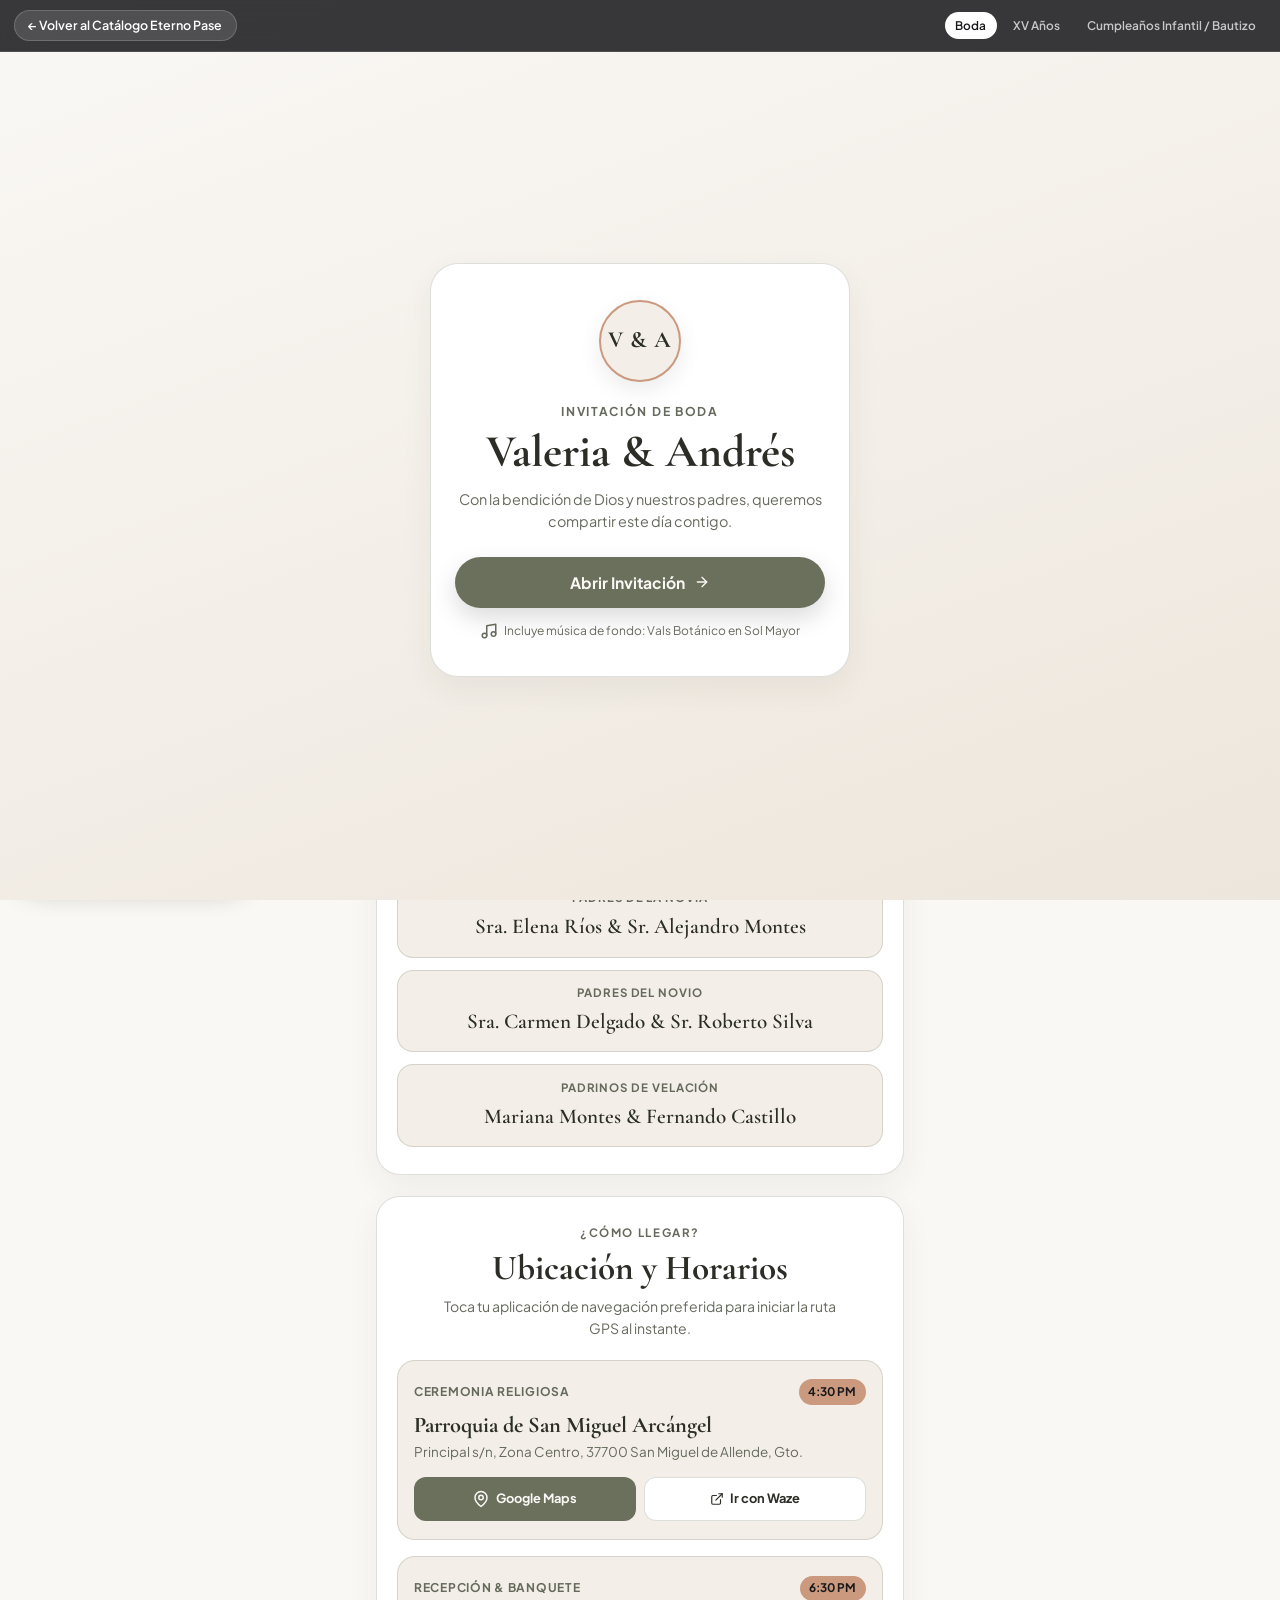
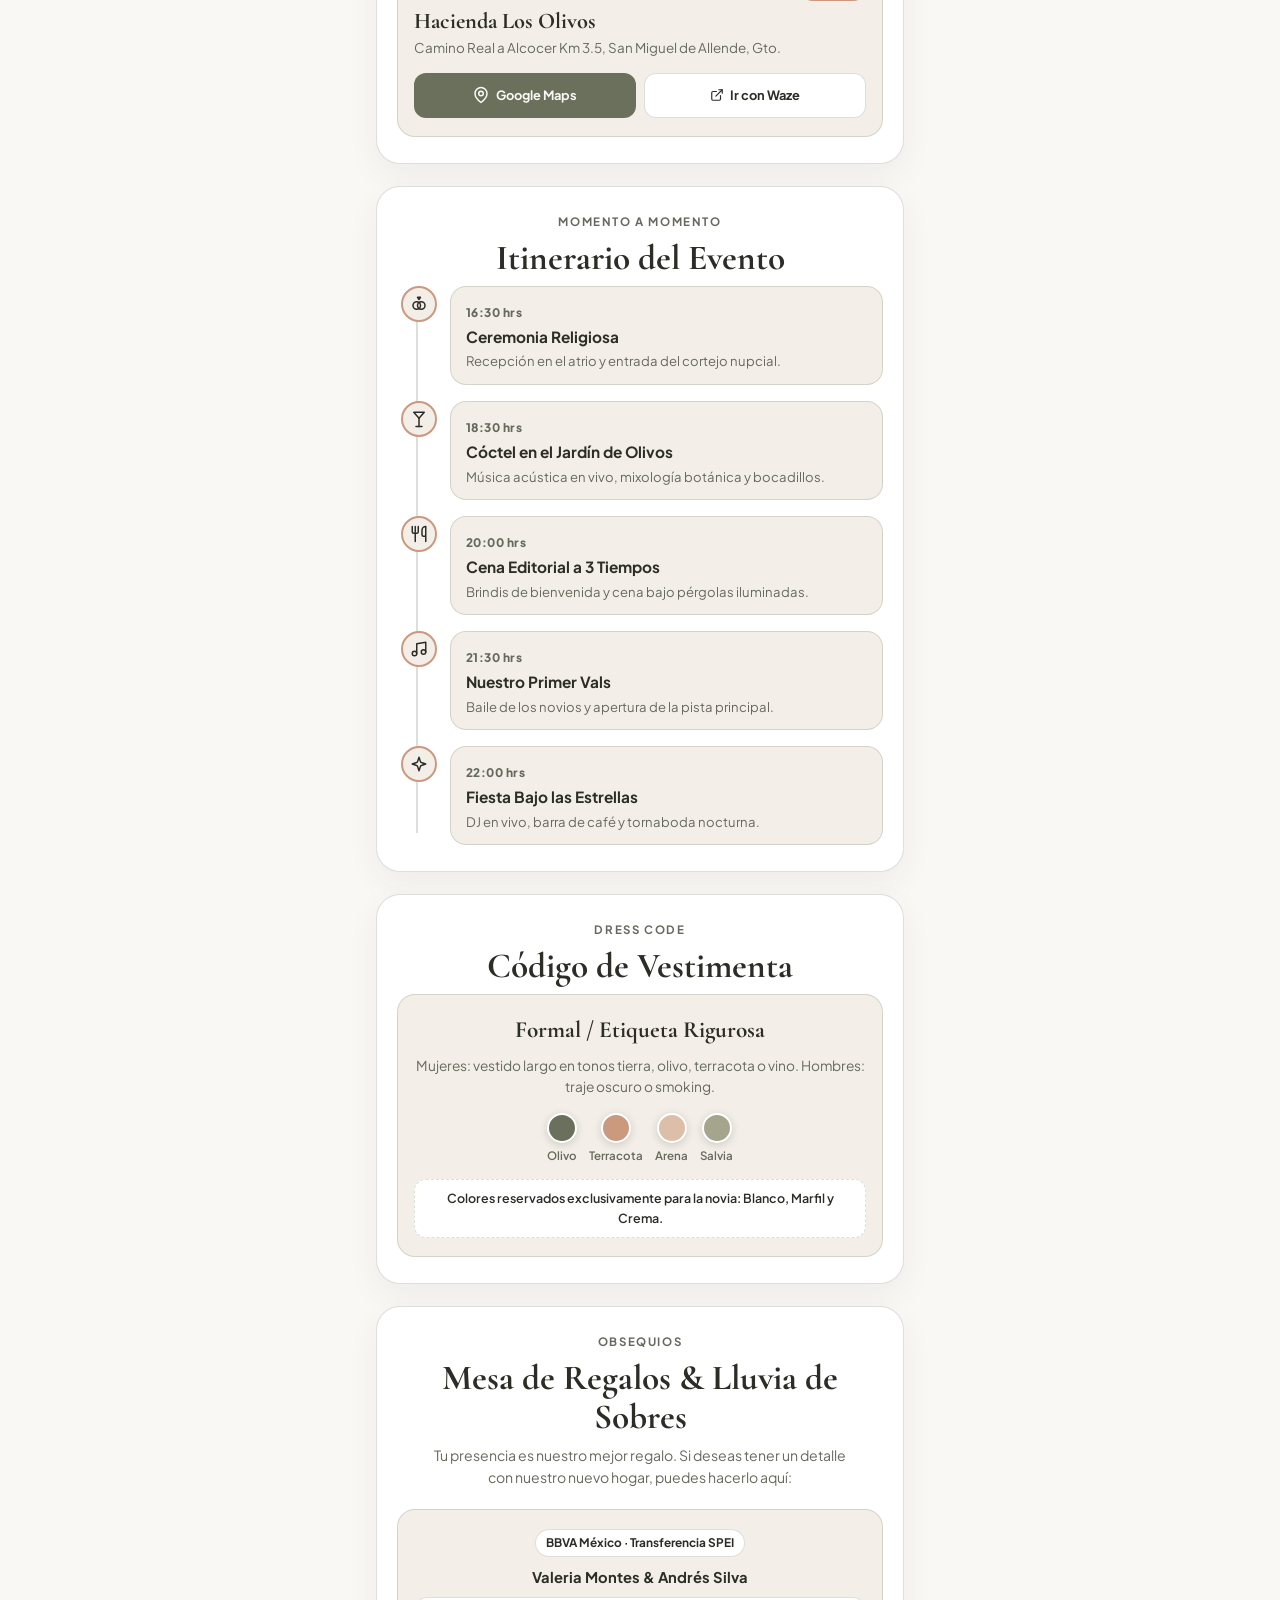
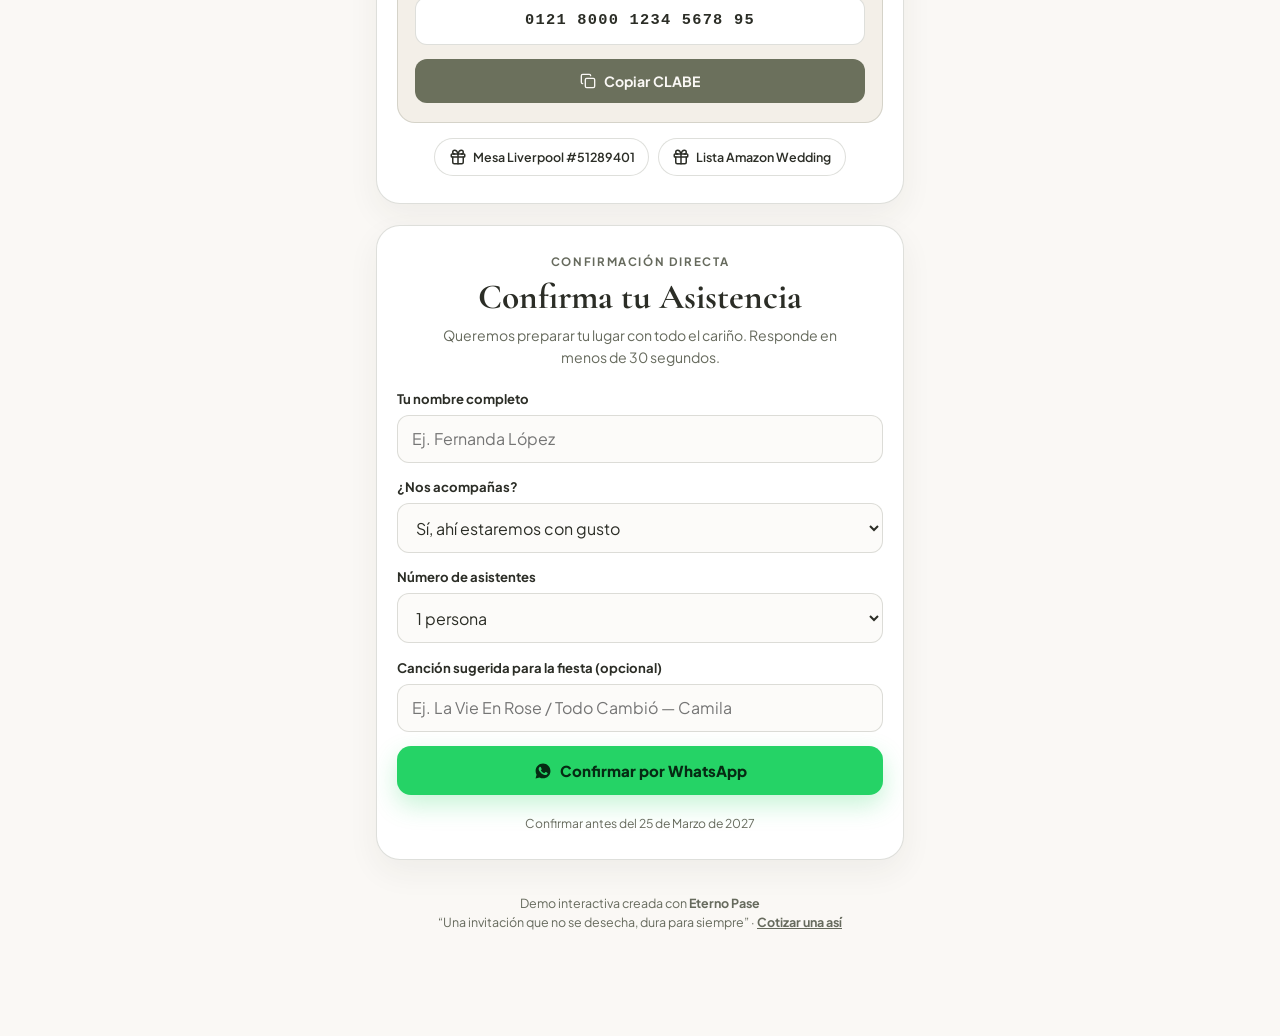
==== boda.html @ 6868d81e "feat: plataforma web oficial de demostración Eterno Pase" ====
<!DOCTYPE html>
<html lang="es">
<head>
  <meta charset="UTF-8" />
  <meta name="viewport" content="width=device-width, initial-scale=1.0, viewport-fit=cover" />
  <title>Valeria &amp; Andrés | Nuestra Boda — Eterno Pase</title>
  <meta name="description" content="Acompáñanos a celebrar el inicio de nuestro para siempre el 24 de abril de 2027 en San Miguel de Allende." />
  <meta name="theme-color" content="#FAF8F5" />

  <!-- Open Graph / Vista previa profesional para WhatsApp -->
  <meta property="og:type" content="website" />
  <meta property="og:locale" content="es_MX" />
  <meta property="og:site_name" content="Eterno Pase" />
  <meta property="og:title" content="Valeria &amp; Andrés | Nuestra Boda — Eterno Pase" />
  <meta property="og:description" content="Acompáñanos a celebrar el inicio de nuestro para siempre el 24 de abril de 2027 en San Miguel de Allende. Confirma tu asistencia aquí." />
  <meta property="og:image" content="assets/og-boda.svg" />
  <meta name="twitter:card" content="summary_large_image" />

  <link rel="preconnect" href="https://fonts.googleapis.com" />
  <link rel="preconnect" href="https://fonts.gstatic.com" crossorigin />
  <link
    href="https://fonts.googleapis.com/css2?family=Cormorant+Garamond:ital,wght@0,600;0,700;1,500&family=Fredoka:wght@500;600;700&family=Montserrat:wght@400;500;600;700&family=Playfair+Display:ital,wght@0,600;0,700;1,500&family=Plus+Jakarta+Sans:wght@400;500;600;700;800&family=Quicksand:wght@500;600;700&display=swap"
    rel="stylesheet"
  />

  <link rel="stylesheet" href="css/main.css" />
  <link rel="stylesheet" href="css/invitations.css" />
</head>
<body data-initial-demo="boda">
  <div id="ep-demo-view"></div>

  <audio id="ep-audio-player" preload="auto" loop></audio>
  <div class="ep-toast" id="ep-toast" role="status" aria-live="polite"></div>

  <script src="js/demosConfig.js?v=2"></script>
  <script src="js/audioSynth.js?v=2"></script>
  <script src="js/app.js?v=2"></script>
</body>
</html>
---- css/main.css ----
/* ==========================================================================
   ETERNO PASE — ESTILOS PRINCIPALES DEL HUB / CATÁLOGO & UTILIDADES GLOBALES
   100% Mobile-First | Optimizado para WebView de WhatsApp
   ========================================================================== */

:root {
  --ep-bg: #faf8f4;
  --ep-surface: #ffffff;
  --ep-surface-alt: #f3efe7;
  --ep-ink: #1c1b18;
  --ep-ink-soft: #57544c;
  --ep-accent: #8c6d46;
  --ep-accent-deep: #5e472b;
  --ep-border: rgba(28, 27, 24, 0.1);
  --ep-wa: #25d366;
  --ep-wa-dark: #169c49;
  --ep-radius-lg: 22px;
  --ep-radius-md: 14px;
  --ep-radius-pill: 999px;
  --ep-shadow-sm: 0 4px 14px rgba(28, 27, 24, 0.05);
  --ep-shadow-md: 0 14px 36px rgba(28, 27, 24, 0.09);
  --ep-font-display: 'Cormorant Garamond', Georgia, serif;
  --ep-font-body: 'Plus Jakarta Sans', -apple-system, BlinkMacSystemFont, 'Segoe UI', sans-serif;
}

*,
*::before,
*::after {
  box-sizing: border-box;
  -webkit-tap-highlight-color: transparent;
}

html {
  scroll-behavior: smooth;
  font-size: 16px;
}

body {
  margin: 0;
  min-height: 100dvh;
  background-color: var(--ep-bg);
  color: var(--ep-ink);
  font-family: var(--ep-font-body);
  line-height: 1.55;
  -webkit-font-smoothing: antialiased;
  overflow-x: hidden;
}

img,
svg {
  display: block;
  max-width: 100%;
}

button,
input,
select,
textarea {
  font-family: inherit;
}

a {
  color: inherit;
  text-decoration: none;
}

.is-hidden {
  display: none !important;
}

.sr-only {
  position: absolute;
  width: 1px;
  height: 1px;
  padding: 0;
  margin: -1px;
  overflow: hidden;
  clip: rect(0, 0, 0, 0);
  white-space: nowrap;
  border: 0;
}

/* ==========================================================================
   HEADER MINIMALISTA DE MARCA
   ========================================================================== */

.ep-header {
  position: sticky;
  top: 0;
  z-index: 40;
  background: rgba(250, 248, 244, 0.88);
  backdrop-filter: blur(14px);
  -webkit-backdrop-filter: blur(14px);
  border-bottom: 1px solid var(--ep-border);
}

.ep-header__inner {
  max-width: 1120px;
  margin: 0 auto;
  padding: 0.75rem 1rem;
  display: flex;
  align-items: center;
  justify-content: space-between;
  gap: 0.75rem;
}

.ep-brand {
  display: flex;
  align-items: center;
  gap: 0.65rem;
  min-width: 0;
}

.ep-brand__mark {
  width: 38px;
  height: 38px;
  flex-shrink: 0;
  border-radius: 12px;
  background: linear-gradient(135deg, #2b2720 0%, #6f5534 100%);
  color: #faf8f4;
  display: grid;
  place-items: center;
  box-shadow: 0 6px 16px rgba(94, 71, 43, 0.22);
}

.ep-brand__copy {
  display: flex;
  flex-direction: column;
  min-width: 0;
}

.ep-brand__logo {
  font-family: var(--ep-font-display);
  font-size: 1.45rem;
  font-weight: 700;
  line-height: 1;
  letter-spacing: -0.01em;
  color: var(--ep-ink);
}

.ep-brand__slogan {
  font-size: 0.7rem;
  color: var(--ep-ink-soft);
  white-space: nowrap;
  overflow: hidden;
  text-overflow: ellipsis;
  margin-top: 2px;
}

.ep-header__cta {
  flex-shrink: 0;
  display: inline-flex;
  align-items: center;
  gap: 0.4rem;
  padding: 0.55rem 0.9rem;
  border-radius: var(--ep-radius-pill);
  background: var(--ep-ink);
  color: #ffffff;
  font-size: 0.8rem;
  font-weight: 600;
  transition: transform 0.2s ease, background-color 0.2s ease;
}

.ep-header__cta:hover {
  background: var(--ep-accent-deep);
  transform: translateY(-1px);
}

/* ==========================================================================
   CONTENEDOR PRINCIPAL DEL HUB
   ========================================================================== */

.ep-container {
  width: 100%;
  max-width: 1120px;
  margin: 0 auto;
  padding: 0 1rem;
}

/* ==========================================================================
   HERO COMPACTO MOBILE-FIRST
   ========================================================================== */

.ep-hero {
  position: relative;
  padding: 2.25rem 0 1.75rem;
  text-align: center;
}

.ep-hero::before {
  content: '';
  position: absolute;
  inset: 0;
  background:
    radial-gradient(circle at 20% 10%, rgba(203, 153, 126, 0.16), transparent 52%),
    radial-gradient(circle at 85% 25%, rgba(162, 210, 255, 0.18), transparent 48%);
  pointer-events: none;
  z-index: -1;
}

.ep-pill-eyebrow {
  display: inline-flex;
  align-items: center;
  gap: 0.45rem;
  padding: 0.38rem 0.85rem;
  border-radius: var(--ep-radius-pill);
  background: rgba(140, 109, 70, 0.11);
  color: var(--ep-accent-deep);
  font-size: 0.76rem;
  font-weight: 700;
  letter-spacing: 0.04em;
  text-transform: uppercase;
}

.ep-hero__title {
  font-family: var(--ep-font-display);
  font-size: clamp(2.15rem, 6.5vw, 3.6rem);
  font-weight: 700;
  line-height: 1.06;
  margin: 0.9rem auto 0.75rem;
  max-width: 18ch;
  letter-spacing: -0.015em;
}

.ep-hero__title em {
  font-style: italic;
  color: var(--ep-accent);
  font-weight: 600;
}

.ep-hero__subtitle {
  margin: 0 auto 1.35rem;
  max-width: 58ch;
  font-size: 0.96rem;
  color: var(--ep-ink-soft);
}

.ep-hero__actions {
  display: flex;
  flex-wrap: wrap;
  justify-content: center;
  gap: 0.75rem;
  margin-bottom: 1.5rem;
}

.ep-btn {
  display: inline-flex;
  align-items: center;
  justify-content: center;
  gap: 0.5rem;
  border: 0;
  border-radius: var(--ep-radius-pill);
  padding: 0.85rem 1.35rem;
  font-size: 0.92rem;
  font-weight: 600;
  cursor: pointer;
  transition: transform 0.2s ease, box-shadow 0.2s ease, background-color 0.2s ease;
}

.ep-btn:active {
  transform: scale(0.98);
}

.ep-btn--primary {
  background: var(--ep-ink);
  color: #ffffff;
  box-shadow: 0 10px 24px rgba(28, 27, 24, 0.16);
}

.ep-btn--primary:hover {
  background: #2f2c26;
  transform: translateY(-1px);
}

.ep-btn--whatsapp {
  background: var(--ep-wa);
  color: #062a13;
  box-shadow: 0 10px 24px rgba(37, 211, 102, 0.25);
}

.ep-btn--whatsapp:hover {
  background: #20bd5b;
  transform: translateY(-1px);
}

.ep-btn--ghost {
  background: var(--ep-surface);
  color: var(--ep-ink);
  border: 1px solid var(--ep-border);
}

.ep-trust-strip {
  display: flex;
  flex-wrap: wrap;
  justify-content: center;
  gap: 0.65rem 1.25rem;
  font-size: 0.8rem;
  color: var(--ep-ink-soft);
}

.ep-trust-item {
  display: inline-flex;
  align-items: center;
  gap: 0.38rem;
}

.ep-trust-item svg {
  color: var(--ep-accent);
  flex-shrink: 0;
}

/* ==========================================================================
   SECCIÓN CATÁLOGO DE DEMOS INTERACTIVAS
   ========================================================================== */

.ep-section {
  padding: 2rem 0;
}

.ep-section-head {
  text-align: center;
  margin-bottom: 1.5rem;
}

.ep-section-head__kicker {
  display: inline-block;
  font-size: 0.74rem;
  font-weight: 700;
  letter-spacing: 0.1em;
  text-transform: uppercase;
  color: var(--ep-accent);
  margin-bottom: 0.35rem;
}

.ep-section-head__title {
  font-family: var(--ep-font-display);
  font-size: clamp(1.75rem, 4.5vw, 2.5rem);
  line-height: 1.12;
  margin: 0 0 0.45rem;
}

.ep-section-head__desc {
  margin: 0 auto;
  max-width: 52ch;
  font-size: 0.92rem;
  color: var(--ep-ink-soft);
}

.ep-demos-grid {
  display: grid;
  grid-template-columns: 1fr;
  gap: 1.25rem;
}

.ep-demo-card {
  background: var(--ep-surface);
  border: 1px solid var(--ep-border);
  border-radius: var(--ep-radius-lg);
  overflow: hidden;
  box-shadow: var(--ep-shadow-sm);
  display: flex;
  flex-direction: column;
  transition: transform 0.25s ease, box-shadow 0.25s ease;
}

.ep-demo-card:hover {
  transform: translateY(-4px);
  box-shadow: var(--ep-shadow-md);
}

/* Vista previa temática dentro de cada tarjeta */
.ep-demo-preview {
  position: relative;
  padding: 1.5rem 1.25rem 1.35rem;
  min-height: 200px;
  display: flex;
  flex-direction: column;
  justify-content: space-between;
  overflow: hidden;
}

.ep-demo-preview::after {
  content: '';
  position: absolute;
  width: 150px;
  height: 150px;
  border-radius: 50%;
  right: -35px;
  top: -35px;
  opacity: 0.18;
  pointer-events: none;
}

.ep-demo-preview--boda {
  background: linear-gradient(145deg, #faf8f5 0%, #efe9df 100%);
  color: #2b2d26;
  border-bottom: 1px solid rgba(107, 112, 92, 0.18);
}

.ep-demo-preview--boda::after {
  background: #cb997e;
}

.ep-demo-preview--xv {
  background: linear-gradient(145deg, #2d1b4e 0%, #120924 100%);
  color: #f9f5ff;
  border-bottom: 1px solid rgba(212, 175, 55, 0.28);
}

.ep-demo-preview--xv::after {
  background: #d4af37;
}

.ep-demo-preview--cumpleanos {
  background: linear-gradient(145deg, #fffdf9 0%, #e7f3ff 100%);
  color: #1d3557;
  border-bottom: 1px solid rgba(162, 210, 255, 0.45);
}

.ep-demo-preview--cumpleanos::after {
  background: #ffd166;
  opacity: 0.45;
}

.ep-demo-preview__top {
  display: flex;
  align-items: center;
  justify-content: space-between;
  gap: 0.5rem;
  position: relative;
  z-index: 1;
}

.ep-demo-badge {
  display: inline-flex;
  align-items: center;
  padding: 0.28rem 0.7rem;
  border-radius: var(--ep-radius-pill);
  font-size: 0.72rem;
  font-weight: 700;
  letter-spacing: 0.03em;
}

.ep-demo-preview--boda .ep-demo-badge {
  background: #6b705c;
  color: #faf8f5;
}

.ep-demo-preview--xv .ep-demo-badge {
  background: rgba(212, 175, 55, 0.2);
  color: #f5d87e;
  border: 1px solid rgba(212, 175, 55, 0.45);
}

.ep-demo-preview--cumpleanos .ep-demo-badge {
  background: #ffd166;
  color: #1d3557;
}

.ep-demo-swatches {
  display: flex;
  align-items: center;
  gap: 5px;
}

.ep-swatch {
  width: 14px;
  height: 14px;
  border-radius: 50%;
  border: 1.5px solid rgba(255, 255, 255, 0.85);
  box-shadow: 0 1px 3px rgba(0, 0, 0, 0.16);
}

.ep-demo-preview__main {
  margin-top: 1.25rem;
  position: relative;
  z-index: 1;
}

.ep-demo-preview__style {
  font-size: 0.75rem;
  font-weight: 600;
  letter-spacing: 0.06em;
  text-transform: uppercase;
  opacity: 0.78;
}

.ep-demo-preview__title {
  margin: 0.25rem 0 0.3rem;
  font-size: 1.85rem;
  line-height: 1.08;
}

.ep-demo-preview--boda .ep-demo-preview__title {
  font-family: 'Cormorant Garamond', Georgia, serif;
  font-weight: 700;
}

.ep-demo-preview--xv .ep-demo-preview__title {
  font-family: 'Playfair Display', Georgia, serif;
  font-weight: 700;
  color: #f6e2a1;
}

.ep-demo-preview--cumpleanos .ep-demo-preview__title {
  font-family: 'Fredoka', 'Quicksand', sans-serif;
  font-weight: 600;
}

.ep-demo-preview__meta {
  font-size: 0.82rem;
  opacity: 0.86;
}

.ep-demo-card__body {
  padding: 1.2rem 1.25rem 1.35rem;
  display: flex;
  flex-direction: column;
  flex: 1;
  gap: 0.9rem;
}

.ep-demo-card__desc {
  margin: 0;
  font-size: 0.88rem;
  color: var(--ep-ink-soft);
}

.ep-demo-card__chips {
  display: flex;
  flex-wrap: wrap;
  gap: 0.4rem;
}

.ep-chip {
  font-size: 0.73rem;
  font-weight: 600;
  padding: 0.25rem 0.6rem;
  border-radius: 8px;
  background: var(--ep-surface-alt);
  color: var(--ep-ink-soft);
}

.ep-demo-card__actions {
  margin-top: auto;
  display: grid;
  grid-template-columns: 1fr auto;
  gap: 0.55rem;
  align-items: center;
}

.ep-demo-launch-btn {
  width: 100%;
  padding: 0.8rem 1rem;
  border-radius: var(--ep-radius-md);
  border: 0;
  background: var(--ep-ink);
  color: #ffffff;
  font-size: 0.88rem;
  font-weight: 600;
  cursor: pointer;
  display: inline-flex;
  align-items: center;
  justify-content: center;
  gap: 0.45rem;
  transition: background-color 0.2s ease, transform 0.2s ease;
}

.ep-demo-launch-btn:hover {
  background: var(--ep-accent-deep);
  transform: translateY(-1px);
}

.ep-demo-direct-link {
  display: inline-flex;
  align-items: center;
  justify-content: center;
  padding: 0.8rem 0.85rem;
  border-radius: var(--ep-radius-md);
  border: 1px solid var(--ep-border);
  background: var(--ep-surface);
  color: var(--ep-ink);
  font-size: 0.8rem;
  font-weight: 600;
  transition: background-color 0.2s ease;
}

.ep-demo-direct-link:hover {
  background: var(--ep-surface-alt);
}

/* ==========================================================================
   SECCIÓN DE BENEFICIOS CLAVE
   ========================================================================== */

.ep-benefits-section {
  background: var(--ep-surface);
  border-top: 1px solid var(--ep-border);
  border-bottom: 1px solid var(--ep-border);
}

.ep-benefits-grid {
  display: grid;
  grid-template-columns: 1fr;
  gap: 0.9rem;
}

.ep-benefit-card {
  display: flex;
  align-items: flex-start;
  gap: 0.9rem;
  padding: 1rem 1.05rem;
  border-radius: var(--ep-radius-md);
  background: var(--ep-bg);
  border: 1px solid rgba(28, 27, 24, 0.06);
}

.ep-benefit-card__icon {
  width: 42px;
  height: 42px;
  flex-shrink: 0;
  border-radius: 12px;
  background: #ffffff;
  color: var(--ep-accent-deep);
  border: 1px solid var(--ep-border);
  display: grid;
  place-items: center;
}

.ep-benefit-card__title {
  margin: 0 0 0.2rem;
  font-size: 0.96rem;
  font-weight: 700;
}

.ep-benefit-card__text {
  margin: 0;
  font-size: 0.84rem;
  color: var(--ep-ink-soft);
}

/* ==========================================================================
   BANNER FINAL DE CONVERSIÓN Y FOOTER
   ========================================================================== */

.ep-cta-banner {
  background: linear-gradient(135deg, #24211b 0%, #3d3324 100%);
  color: #faf8f4;
  border-radius: var(--ep-radius-lg);
  padding: 1.75rem 1.35rem;
  text-align: center;
  box-shadow: var(--ep-shadow-md);
}

.ep-cta-banner__title {
  font-family: var(--ep-font-display);
  font-size: clamp(1.65rem, 5vw, 2.25rem);
  line-height: 1.12;
  margin: 0 0 0.5rem;
}

.ep-cta-banner__text {
  margin: 0 auto 1.25rem;
  max-width: 50ch;
  font-size: 0.9rem;
  color: rgba(250, 248, 244, 0.82);
}

.ep-usecases-pills {
  display: flex;
  flex-wrap: wrap;
  justify-content: center;
  gap: 0.5rem;
  margin-bottom: 1.35rem;
}

.ep-usecase-pill {
  padding: 0.38rem 0.78rem;
  border-radius: var(--ep-radius-pill);
  background: rgba(255, 255, 255, 0.1);
  border: 1px solid rgba(255, 255, 255, 0.16);
  font-size: 0.78rem;
}

.ep-footer {
  padding: 1.75rem 1rem 5.5rem;
  text-align: center;
  font-size: 0.82rem;
  color: var(--ep-ink-soft);
}

.ep-footer strong {
  color: var(--ep-ink);
}

/* ==========================================================================
   BOTÓN FLOTANTE DE WHATSAPP Y NOTIFICACIÓN TOAST
   ========================================================================== */

.ep-wa-float {
  position: fixed;
  right: 1rem;
  bottom: max(1rem, env(safe-area-inset-bottom));
  z-index: 60;
  display: inline-flex;
  align-items: center;
  gap: 0.5rem;
  padding: 0.78rem 1.15rem;
  border-radius: var(--ep-radius-pill);
  background: var(--ep-wa);
  color: #062a13;
  font-size: 0.86rem;
  font-weight: 700;
  box-shadow: 0 12px 28px rgba(22, 156, 73, 0.34);
  transition: transform 0.2s ease, box-shadow 0.2s ease;
}

.ep-wa-float:hover {
  transform: translateY(-2px);
  box-shadow: 0 16px 32px rgba(22, 156, 73, 0.42);
}

.ep-toast {
  position: fixed;
  left: 50%;
  bottom: 5rem;
  transform: translate(-50%, 16px);
  z-index: 90;
  background: #18181b;
  color: #ffffff;
  padding: 0.72rem 1.15rem;
  border-radius: var(--ep-radius-pill);
  font-size: 0.84rem;
  font-weight: 600;
  box-shadow: 0 12px 28px rgba(0, 0, 0, 0.28);
  opacity: 0;
  pointer-events: none;
  transition: opacity 0.25s ease, transform 0.25s ease;
  max-width: calc(100vw - 2rem);
  text-align: center;
}

.ep-toast.is-visible {
  opacity: 1;
  transform: translate(-50%, 0);
}

/* ==========================================================================
   RESPONSIVE TABLET Y DESKTOP
   ========================================================================== */

@media (min-width: 720px) {
  .ep-header__inner {
    padding: 0.85rem 1.5rem;
  }

  .ep-hero {
    padding: 3.25rem 0 2.5rem;
  }

  .ep-demos-grid {
    grid-template-columns: repeat(3, 1fr);
    gap: 1.35rem;
  }

  .ep-benefits-grid {
    grid-template-columns: repeat(2, 1fr);
  }

  .ep-benefits-grid .ep-benefit-card:last-child {
    grid-column: 1 / -1;
  }

  .ep-cta-banner {
    padding: 2.5rem 2rem;
  }
}

@media (min-width: 980px) {
  .ep-benefits-grid {
    grid-template-columns: repeat(3, 1fr);
  }

  .ep-benefits-grid .ep-benefit-card:last-child {
    grid-column: auto;
  }
}
---- css/invitations.css ----
/* ==========================================================================
   ETERNO PASE — MOTOR DE INVITACIONES INTERACTIVAS (3 IDENTIDADES VISUALES)
   1. Boda: #6B705C / #CB997E / #FAF8F5 | Cormorant Garamond + Plus Jakarta Sans
   2. XV Años: #2D1B4E / #D4AF37 / #120924 | Playfair Display + Montserrat
   3. Cumpleaños: #A2D2FF / #FFD166 / #FFFDF9 | Fredoka/Quicksand + Plus Jakarta Sans
   ========================================================================== */

.ep-demo-stage {
  min-height: 100dvh;
  position: relative;
  transition: background-color 0.3s ease, color 0.3s ease;
}

/* ---------- TEMA 1: BODA (Valeria & Andrés) ---------- */
.ep-demo-stage[data-demo-theme='boda'] {
  --inv-primary: #6b705c;
  --inv-secondary: #cb997e;
  --inv-bg: #faf8f5;
  --inv-surface: #ffffff;
  --inv-surface-soft: #f3efe8;
  --inv-text: #2b2d26;
  --inv-muted: #666a5d;
  --inv-border: rgba(107, 112, 92, 0.22);
  --inv-btn-text: #faf8f5;
  --inv-font-display: 'Cormorant Garamond', Georgia, serif;
  --inv-font-body: 'Plus Jakarta Sans', system-ui, sans-serif;
  --inv-splash-bg: linear-gradient(160deg, #faf8f5 0%, #ede6dc 100%);
  --inv-card-shadow: 0 12px 32px rgba(43, 45, 38, 0.06);
  --inv-input-bg: #fcfbf9;
}

/* ---------- TEMA 2: XV AÑOS (Mis XV Sofía) ---------- */
.ep-demo-stage[data-demo-theme='xv'] {
  --inv-primary: #2d1b4e;
  --inv-secondary: #d4af37;
  --inv-bg: #120924;
  --inv-surface: #1e1138;
  --inv-surface-soft: #271647;
  --inv-text: #f9f5ff;
  --inv-muted: #d5c7ea;
  --inv-border: rgba(212, 175, 55, 0.28);
  --inv-btn-text: #120924;
  --inv-font-display: 'Playfair Display', Georgia, serif;
  --inv-font-body: 'Montserrat', system-ui, sans-serif;
  --inv-splash-bg: radial-gradient(circle at top, #3c2268 0%, #120924 72%);
  --inv-card-shadow: 0 16px 38px rgba(0, 0, 0, 0.35);
  --inv-input-bg: #160c2b;
}

/* ---------- TEMA 3: CUMPLEAÑOS (Mateo #3) ---------- */
.ep-demo-stage[data-demo-theme='cumpleanos'] {
  --inv-primary: #a2d2ff;
  --inv-secondary: #ffd166;
  --inv-bg: #fffdf9;
  --inv-surface: #ffffff;
  --inv-surface-soft: #eef7ff;
  --inv-text: #1d3557;
  --inv-muted: #457b9d;
  --inv-border: rgba(69, 123, 157, 0.2);
  --inv-btn-text: #1d3557;
  --inv-font-display: 'Fredoka', 'Quicksand', sans-serif;
  --inv-font-body: 'Plus Jakarta Sans', system-ui, sans-serif;
  --inv-splash-bg: linear-gradient(160deg, #fffdf9 0%, #dff0ff 100%);
  --inv-card-shadow: 0 12px 30px rgba(29, 53, 87, 0.08);
  --inv-input-bg: #f8fbff;
}

.ep-demo-stage {
  background-color: var(--inv-bg);
  color: var(--inv-text);
  font-family: var(--inv-font-body);
}

/* ==========================================================================
   BARRA SUPERIOR DISCRETA DE NAVEGACIÓN DEL CATÁLOGO
   ========================================================================== */

.inv-topbar {
  position: sticky;
  top: 0;
  z-index: 70;
  display: flex;
  align-items: center;
  justify-content: space-between;
  gap: 0.5rem;
  padding: 0.6rem 0.85rem;
  background: rgba(18, 18, 22, 0.84);
  color: #ffffff;
  backdrop-filter: blur(12px);
  -webkit-backdrop-filter: blur(12px);
  border-bottom: 1px solid rgba(255, 255, 255, 0.12);
}

.inv-back-btn {
  display: inline-flex;
  align-items: center;
  gap: 0.4rem;
  background: rgba(255, 255, 255, 0.12);
  color: #ffffff;
  border: 1px solid rgba(255, 255, 255, 0.18);
  border-radius: 999px;
  padding: 0.42rem 0.85rem;
  font-size: 0.78rem;
  font-weight: 600;
  cursor: pointer;
  white-space: nowrap;
  transition: background-color 0.2s ease;
}

.inv-back-btn:hover {
  background: rgba(255, 255, 255, 0.22);
}

.inv-switcher {
  display: flex;
  align-items: center;
  gap: 0.3rem;
  overflow-x: auto;
  scrollbar-width: none;
}

.inv-switcher::-webkit-scrollbar {
  display: none;
}

.inv-switch-pill {
  border: 0;
  border-radius: 999px;
  padding: 0.36rem 0.68rem;
  background: transparent;
  color: rgba(255, 255, 255, 0.72);
  font-size: 0.74rem;
  font-weight: 600;
  cursor: pointer;
  white-space: nowrap;
  transition: background-color 0.2s ease, color 0.2s ease;
}

.inv-switch-pill.is-active {
  background: #ffffff;
  color: #18181b;
}

/* ==========================================================================
   PANTALLA DE BIENVENIDA (SPLASH SCREEN)
   ========================================================================== */

.inv-splash {
  position: fixed;
  inset: 0;
  z-index: 65;
  min-height: 100dvh;
  background: var(--inv-splash-bg);
  color: var(--inv-text);
  display: flex;
  align-items: center;
  justify-content: center;
  padding: 4.5rem 1.35rem 2rem;
  text-align: center;
  transition: opacity 0.55s ease, transform 0.55s ease, visibility 0.55s ease;
}

.inv-splash.is-dismissed {
  opacity: 0;
  transform: scale(1.03);
  visibility: hidden;
  pointer-events: none;
}

.inv-splash__card {
  width: 100%;
  max-width: 420px;
  background: var(--inv-surface);
  border: 1px solid var(--inv-border);
  border-radius: 28px;
  padding: 2.25rem 1.5rem;
  box-shadow: var(--inv-card-shadow);
  position: relative;
}

.inv-splash__seal {
  width: 82px;
  height: 82px;
  margin: 0 auto 1.25rem;
  border-radius: 50%;
  display: grid;
  place-items: center;
  font-family: var(--inv-font-display);
  font-size: 1.45rem;
  font-weight: 700;
  letter-spacing: 0.04em;
  border: 2px solid var(--inv-secondary);
  background: var(--inv-surface-soft);
  color: var(--inv-text);
  box-shadow: 0 8px 22px rgba(0, 0, 0, 0.08);
  animation: epPulseSeal 2.8s ease-in-out infinite;
}

@keyframes epPulseSeal {
  0%,
  100% {
    transform: scale(1);
  }
  50% {
    transform: scale(1.04);
  }
}

.inv-splash__eyebrow {
  font-size: 0.76rem;
  font-weight: 700;
  letter-spacing: 0.14em;
  text-transform: uppercase;
  color: var(--inv-muted);
  margin: 0 0 0.45rem;
}

.inv-splash__title {
  font-family: var(--inv-font-display);
  font-size: clamp(2.1rem, 8vw, 2.85rem);
  line-height: 1.06;
  margin: 0 0 0.75rem;
}

.ep-demo-stage[data-demo-theme='xv'] .inv-splash__title {
  color: #f3d678;
}

.inv-splash__subtext {
  font-size: 0.9rem;
  color: var(--inv-muted);
  margin: 0 0 1.5rem;
}

.inv-splash__btn {
  width: 100%;
  border: 0;
  border-radius: 999px;
  padding: 1rem 1.35rem;
  font-size: 0.98rem;
  font-weight: 700;
  cursor: pointer;
  display: inline-flex;
  align-items: center;
  justify-content: center;
  gap: 0.55rem;
  background: var(--inv-primary);
  color: var(--inv-btn-text);
  box-shadow: 0 10px 24px rgba(0, 0, 0, 0.14);
  transition: transform 0.2s ease, filter 0.2s ease;
}

.ep-demo-stage[data-demo-theme='xv'] .inv-splash__btn {
  background: linear-gradient(135deg, #d4af37 0%, #f1d37a 100%);
  color: #120924;
}

.ep-demo-stage[data-demo-theme='cumpleanos'] .inv-splash__btn {
  background: linear-gradient(135deg, #a2d2ff 0%, #74b9ff 100%);
  color: #1d3557;
}

.inv-splash__btn:hover {
  transform: translateY(-2px);
  filter: brightness(1.04);
}

.inv-splash__music-hint {
  margin: 0.9rem 0 0;
  font-size: 0.75rem;
  color: var(--inv-muted);
  display: flex;
  align-items: center;
  justify-content: center;
  gap: 0.35rem;
}

/* ==========================================================================
   BOTÓN FLOTANTE DE MÚSICA (PLAY / PAUSE)
   ========================================================================== */

.inv-music-fab {
  position: fixed;
  left: 1rem;
  bottom: max(1rem, env(safe-area-inset-bottom));
  z-index: 62;
  display: inline-flex;
  align-items: center;
  gap: 0.55rem;
  padding: 0.62rem 0.95rem 0.62rem 0.75rem;
  border-radius: 999px;
  border: 1px solid var(--inv-border);
  background: var(--inv-surface);
  color: var(--inv-text);
  box-shadow: 0 10px 26px rgba(0, 0, 0, 0.2);
  cursor: pointer;
  max-width: calc(100vw - 9.5rem);
  transition: transform 0.2s ease;
}

.inv-music-fab:hover {
  transform: translateY(-2px);
}

.inv-music-fab__icon {
  width: 30px;
  height: 30px;
  border-radius: 50%;
  background: var(--inv-secondary);
  color: #18181b;
  display: grid;
  place-items: center;
  flex-shrink: 0;
}

.inv-music-fab__info {
  display: flex;
  flex-direction: column;
  align-items: flex-start;
  min-width: 0;
  text-align: left;
}

.inv-music-fab__label {
  font-size: 0.73rem;
  font-weight: 700;
  line-height: 1.15;
  white-space: nowrap;
  overflow: hidden;
  text-overflow: ellipsis;
  max-width: 145px;
}

.inv-music-fab__state {
  font-size: 0.66rem;
  color: var(--inv-muted);
}

.inv-eq-bars {
  display: inline-flex;
  align-items: flex-end;
  gap: 2px;
  height: 12px;
}

.inv-eq-bars span {
  width: 2.5px;
  height: 4px;
  border-radius: 2px;
  background: currentColor;
}

.inv-music-fab.is-playing .inv-eq-bars span:nth-child(1) {
  animation: epEq 0.7s ease-in-out infinite alternate;
}

.inv-music-fab.is-playing .inv-eq-bars span:nth-child(2) {
  animation: epEq 0.55s ease-in-out 0.15s infinite alternate;
}

.inv-music-fab.is-playing .inv-eq-bars span:nth-child(3) {
  animation: epEq 0.8s ease-in-out 0.3s infinite alternate;
}

@keyframes epEq {
  from {
    height: 3px;
  }
  to {
    height: 12px;
  }
}

/* ==========================================================================
   CUERPO DE LA INVITACIÓN (CONTENEDOR MOBILE-FIRST)
   ========================================================================== */

.inv-shell {
  width: 100%;
  max-width: 560px;
  margin: 0 auto;
  padding: 1.25rem 1rem 6rem;
  display: flex;
  flex-direction: column;
  gap: 1.35rem;
}

.inv-card {
  background: var(--inv-surface);
  border: 1px solid var(--inv-border);
  border-radius: 24px;
  padding: 1.65rem 1.25rem;
  box-shadow: var(--inv-card-shadow);
  position: relative;
  overflow: hidden;
}

.inv-card__eyebrow {
  display: block;
  text-align: center;
  font-size: 0.72rem;
  font-weight: 700;
  letter-spacing: 0.14em;
  text-transform: uppercase;
  color: var(--inv-muted);
  margin-bottom: 0.4rem;
}

.inv-card__title {
  font-family: var(--inv-font-display);
  font-size: clamp(1.7rem, 5.5vw, 2.2rem);
  line-height: 1.12;
  text-align: center;
  margin: 0 0 0.55rem;
}

.ep-demo-stage[data-demo-theme='xv'] .inv-card__title {
  color: #f3d678;
}

.inv-card__subtitle {
  text-align: center;
  font-size: 0.88rem;
  color: var(--inv-muted);
  margin: 0 auto 1.25rem;
  max-width: 42ch;
}

/* ---------- PORTADA HERO ---------- */
.inv-hero {
  text-align: center;
  padding: 2.2rem 1.35rem;
}

.ep-demo-stage[data-demo-theme='boda'] .inv-hero {
  background: linear-gradient(180deg, #ffffff 0%, #f6f2eb 100%);
}

.ep-demo-stage[data-demo-theme='xv'] .inv-hero {
  background: radial-gradient(circle at top, #351e5d 0%, #1b0f32 100%);
}

.ep-demo-stage[data-demo-theme='cumpleanos'] .inv-hero {
  background: linear-gradient(180deg, #ffffff 0%, #eef7ff 100%);
}

.inv-ornament {
  width: 56px;
  height: 56px;
  margin: 0 auto 0.85rem;
  border-radius: 50%;
  background: var(--inv-surface-soft);
  border: 1.5px solid var(--inv-secondary);
  display: grid;
  place-items: center;
  color: var(--inv-text);
}

.inv-hero__headline {
  font-family: var(--inv-font-display);
  font-size: clamp(2.35rem, 9vw, 3.35rem);
  line-height: 1.04;
  margin: 0.35rem 0 0.65rem;
}

.ep-demo-stage[data-demo-theme='xv'] .inv-hero__headline {
  color: #f4d87c;
}

.inv-hero__date {
  display: inline-block;
  padding: 0.4rem 0.9rem;
  border-radius: 999px;
  background: var(--inv-surface-soft);
  border: 1px solid var(--inv-border);
  font-size: 0.82rem;
  font-weight: 700;
  margin-bottom: 1.05rem;
}

.inv-hero__quote {
  font-family: var(--inv-font-display);
  font-style: italic;
  font-size: 1.25rem;
  line-height: 1.35;
  color: var(--inv-muted);
  margin: 0 auto 1rem;
  max-width: 34ch;
}

.inv-hero__city {
  display: inline-flex;
  align-items: center;
  gap: 0.35rem;
  font-size: 0.82rem;
  font-weight: 600;
  color: var(--inv-muted);
}

/* ---------- CUENTA REGRESIVA EN VIVO ---------- */
.inv-countdown-grid {
  display: grid;
  grid-template-columns: repeat(4, 1fr);
  gap: 0.55rem;
}

.inv-time-box {
  background: var(--inv-surface-soft);
  border: 1px solid var(--inv-border);
  border-radius: 16px;
  padding: 0.85rem 0.35rem;
  text-align: center;
}

.inv-time-box__value {
  display: block;
  font-family: var(--inv-font-display);
  font-size: clamp(1.65rem, 6vw, 2.2rem);
  font-weight: 700;
  line-height: 1;
}

.ep-demo-stage[data-demo-theme='xv'] .inv-time-box__value {
  color: #d4af37;
}

.inv-time-box__label {
  display: block;
  margin-top: 0.3rem;
  font-size: 0.68rem;
  font-weight: 700;
  letter-spacing: 0.06em;
  text-transform: uppercase;
  color: var(--inv-muted);
}

/* ---------- PADRES / ANFITRIONES ---------- */
.inv-hosts-list {
  display: grid;
  gap: 0.75rem;
}

.inv-host-item {
  text-align: center;
  padding: 0.85rem 1rem;
  border-radius: 16px;
  background: var(--inv-surface-soft);
  border: 1px solid var(--inv-border);
}

.inv-host-item__role {
  display: block;
  font-size: 0.72rem;
  font-weight: 700;
  text-transform: uppercase;
  letter-spacing: 0.08em;
  color: var(--inv-muted);
  margin-bottom: 0.2rem;
}

.inv-host-item__names {
  font-family: var(--inv-font-display);
  font-size: 1.32rem;
  font-weight: 600;
}

/* ---------- UBICACIONES (MAPS & WAZE) ---------- */
.inv-locations-list {
  display: grid;
  gap: 1rem;
}

.inv-location-card {
  border-radius: 18px;
  padding: 1.15rem 1rem;
  background: var(--inv-surface-soft);
  border: 1px solid var(--inv-border);
}

.inv-location-card__head {
  display: flex;
  align-items: center;
  justify-content: space-between;
  gap: 0.5rem;
  margin-bottom: 0.45rem;
}

.inv-location-card__type {
  font-size: 0.75rem;
  font-weight: 700;
  letter-spacing: 0.06em;
  text-transform: uppercase;
  color: var(--inv-muted);
}

.inv-location-card__time {
  padding: 0.22rem 0.6rem;
  border-radius: 999px;
  background: var(--inv-secondary);
  color: #18181b;
  font-size: 0.74rem;
  font-weight: 700;
}

.inv-location-card__venue {
  margin: 0 0 0.25rem;
  font-family: var(--inv-font-display);
  font-size: 1.4rem;
  line-height: 1.15;
}

.inv-location-card__address {
  margin: 0 0 0.9rem;
  font-size: 0.84rem;
  color: var(--inv-muted);
}

.inv-location-card__btns {
  display: grid;
  grid-template-columns: 1fr 1fr;
  gap: 0.55rem;
}

.inv-map-btn {
  display: inline-flex;
  align-items: center;
  justify-content: center;
  gap: 0.4rem;
  padding: 0.7rem 0.75rem;
  border-radius: 12px;
  font-size: 0.8rem;
  font-weight: 700;
  border: 1px solid var(--inv-border);
  background: var(--inv-surface);
  color: var(--inv-text);
  transition: transform 0.18s ease, background-color 0.18s ease;
}

.inv-map-btn:hover {
  transform: translateY(-1px);
}

.inv-map-btn--primary {
  background: var(--inv-primary);
  color: var(--inv-btn-text);
  border-color: transparent;
}

.ep-demo-stage[data-demo-theme='xv'] .inv-map-btn--primary {
  background: #d4af37;
  color: #120924;
}

/* ---------- ITINERARIO VISUAL (TIMELINE) ---------- */
.inv-timeline {
  position: relative;
  display: grid;
  gap: 1rem;
  padding-left: 0.25rem;
}

.inv-timeline::before {
  content: '';
  position: absolute;
  left: 19px;
  top: 12px;
  bottom: 12px;
  width: 2px;
  background: var(--inv-border);
}

.inv-timeline-item {
  position: relative;
  display: grid;
  grid-template-columns: 36px 1fr;
  gap: 0.8rem;
  align-items: start;
}

.inv-timeline-item__dot {
  position: relative;
  z-index: 1;
  width: 36px;
  height: 36px;
  border-radius: 50%;
  background: var(--inv-surface-soft);
  border: 2px solid var(--inv-secondary);
  display: grid;
  place-items: center;
  color: var(--inv-text);
}

.inv-timeline-item__body {
  padding: 0.75rem 0.95rem;
  border-radius: 16px;
  background: var(--inv-surface-soft);
  border: 1px solid var(--inv-border);
}

.inv-timeline-item__time {
  display: inline-block;
  font-size: 0.74rem;
  font-weight: 800;
  letter-spacing: 0.04em;
  color: var(--inv-muted);
  margin-bottom: 0.15rem;
}

.inv-timeline-item__title {
  margin: 0 0 0.2rem;
  font-size: 0.96rem;
  font-weight: 700;
}

.inv-timeline-item__desc {
  margin: 0;
  font-size: 0.82rem;
  color: var(--inv-muted);
}

/* ---------- CÓDIGO DE VESTIMENTA ---------- */
.inv-dress-box {
  text-align: center;
  padding: 1.15rem 1rem;
  border-radius: 18px;
  background: var(--inv-surface-soft);
  border: 1px solid var(--inv-border);
}

.inv-dress-box__title {
  margin: 0 0 0.35rem;
  font-family: var(--inv-font-display);
  font-size: 1.45rem;
}

.inv-dress-box__desc {
  margin: 0 0 0.95rem;
  font-size: 0.86rem;
  color: var(--inv-muted);
}

.inv-palette-row {
  display: flex;
  flex-wrap: wrap;
  justify-content: center;
  gap: 0.75rem;
  margin-bottom: 0.9rem;
}

.inv-palette-chip {
  display: flex;
  flex-direction: column;
  align-items: center;
  gap: 0.28rem;
  font-size: 0.72rem;
  font-weight: 600;
  color: var(--inv-muted);
}

.inv-palette-chip__circle {
  width: 30px;
  height: 30px;
  border-radius: 50%;
  border: 2px solid var(--inv-surface);
  box-shadow: 0 2px 8px rgba(0, 0, 0, 0.16);
}

.inv-dress-box__note {
  margin: 0;
  padding: 0.55rem 0.75rem;
  border-radius: 12px;
  background: var(--inv-surface);
  border: 1px dashed var(--inv-border);
  font-size: 0.78rem;
  font-weight: 600;
}

/* ---------- MESA DE REGALOS / COPIAR CLABE ---------- */
.inv-bank-card {
  border-radius: 18px;
  padding: 1.2rem 1.05rem;
  background: var(--inv-surface-soft);
  border: 1px solid var(--inv-border);
  text-align: center;
}

.inv-bank-card__bank {
  display: inline-block;
  padding: 0.25rem 0.65rem;
  border-radius: 999px;
  background: var(--inv-surface);
  border: 1px solid var(--inv-border);
  font-size: 0.74rem;
  font-weight: 700;
  margin-bottom: 0.55rem;
}

.inv-bank-card__owner {
  margin: 0 0 0.35rem;
  font-size: 0.92rem;
  font-weight: 700;
}

.inv-clabe-box {
  margin: 0.5rem 0 0.85rem;
  padding: 0.7rem 0.85rem;
  border-radius: 12px;
  background: var(--inv-surface);
  border: 1px solid var(--inv-border);
  font-family: ui-monospace, SFMono-Regular, Menlo, Consolas, monospace;
  font-size: 0.96rem;
  font-weight: 700;
  letter-spacing: 0.08em;
  word-break: break-all;
}

.inv-copy-btn {
  width: 100%;
  border: 0;
  border-radius: 12px;
  padding: 0.82rem 1rem;
  font-size: 0.88rem;
  font-weight: 700;
  cursor: pointer;
  display: inline-flex;
  align-items: center;
  justify-content: center;
  gap: 0.45rem;
  background: var(--inv-primary);
  color: var(--inv-btn-text);
  transition: transform 0.18s ease, background-color 0.2s ease;
}

.ep-demo-stage[data-demo-theme='xv'] .inv-copy-btn {
  background: #d4af37;
  color: #120924;
}

.inv-copy-btn.is-copied {
  background: #16a34a !important;
  color: #ffffff !important;
}

.inv-extra-notes {
  list-style: none;
  padding: 0;
  margin: 0.9rem 0 0;
  display: grid;
  gap: 0.35rem;
  font-size: 0.82rem;
  color: var(--inv-muted);
}

.inv-registries {
  display: flex;
  flex-wrap: wrap;
  justify-content: center;
  gap: 0.55rem;
  margin-top: 0.95rem;
}

.inv-registry-link {
  display: inline-flex;
  align-items: center;
  gap: 0.35rem;
  padding: 0.52rem 0.85rem;
  border-radius: 999px;
  border: 1px solid var(--inv-border);
  background: var(--inv-surface);
  font-size: 0.78rem;
  font-weight: 600;
}

/* ---------- FORMULARIO RSVP LIGERO (MOBILE FRIENDLY, >= 16px INPUTS) ---------- */
.inv-rsvp-form {
  display: grid;
  gap: 0.9rem;
}

.inv-field {
  display: grid;
  gap: 0.35rem;
}

.inv-field label {
  font-size: 0.82rem;
  font-weight: 700;
}

.inv-field input,
.inv-field select {
  width: 100%;
  padding: 0.78rem 0.9rem;
  border-radius: 12px;
  border: 1px solid var(--inv-border);
  background: var(--inv-input-bg);
  color: var(--inv-text);
  font-size: 16px; /* Evita auto-zoom en Safari/WhatsApp WebView */
  outline: none;
  transition: border-color 0.2s ease, box-shadow 0.2s ease;
}

.inv-field input:focus,
.inv-field select:focus {
  border-color: var(--inv-secondary);
  box-shadow: 0 0 0 3px rgba(203, 153, 126, 0.2);
}

.inv-rsvp-submit {
  width: 100%;
  border: 0;
  border-radius: 14px;
  padding: 0.95rem 1.1rem;
  background: #25d366;
  color: #062a13;
  font-size: 0.94rem;
  font-weight: 800;
  cursor: pointer;
  display: inline-flex;
  align-items: center;
  justify-content: center;
  gap: 0.5rem;
  box-shadow: 0 10px 24px rgba(37, 211, 102, 0.26);
  transition: transform 0.2s ease, background-color 0.2s ease;
}

.inv-rsvp-submit:hover {
  background: #20bd5b;
  transform: translateY(-1px);
}

.inv-rsvp-deadline {
  margin: 0.25rem 0 0;
  text-align: center;
  font-size: 0.76rem;
  color: var(--inv-muted);
}

/* ---------- PIE DE PÁGINA EN LA INVITACIÓN ---------- */
.inv-powered-footer {
  text-align: center;
  padding: 0.75rem 0 0.5rem;
  font-size: 0.78rem;
  color: var(--inv-muted);
}

.inv-powered-footer a,
.inv-powered-footer button {
  color: inherit;
  font-weight: 700;
  text-decoration: underline;
  background: none;
  border: 0;
  padding: 0;
  cursor: pointer;
}
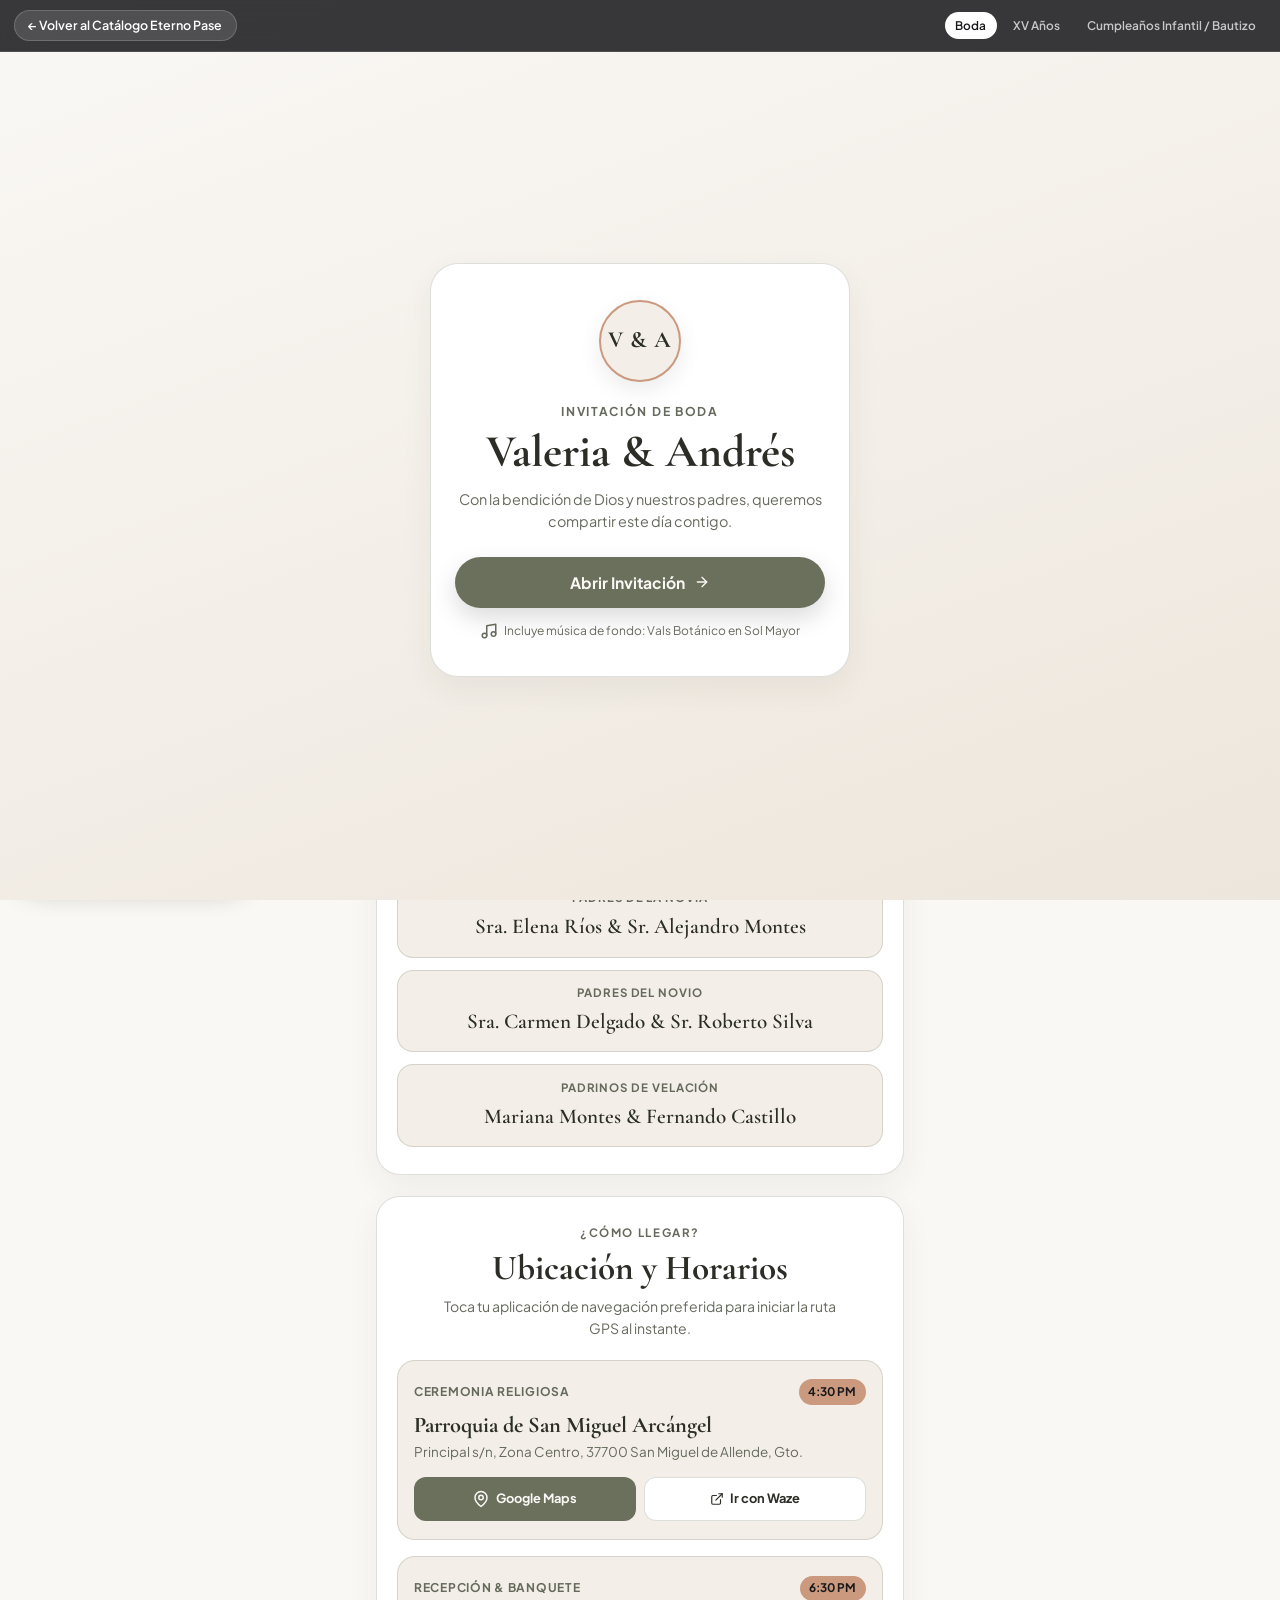
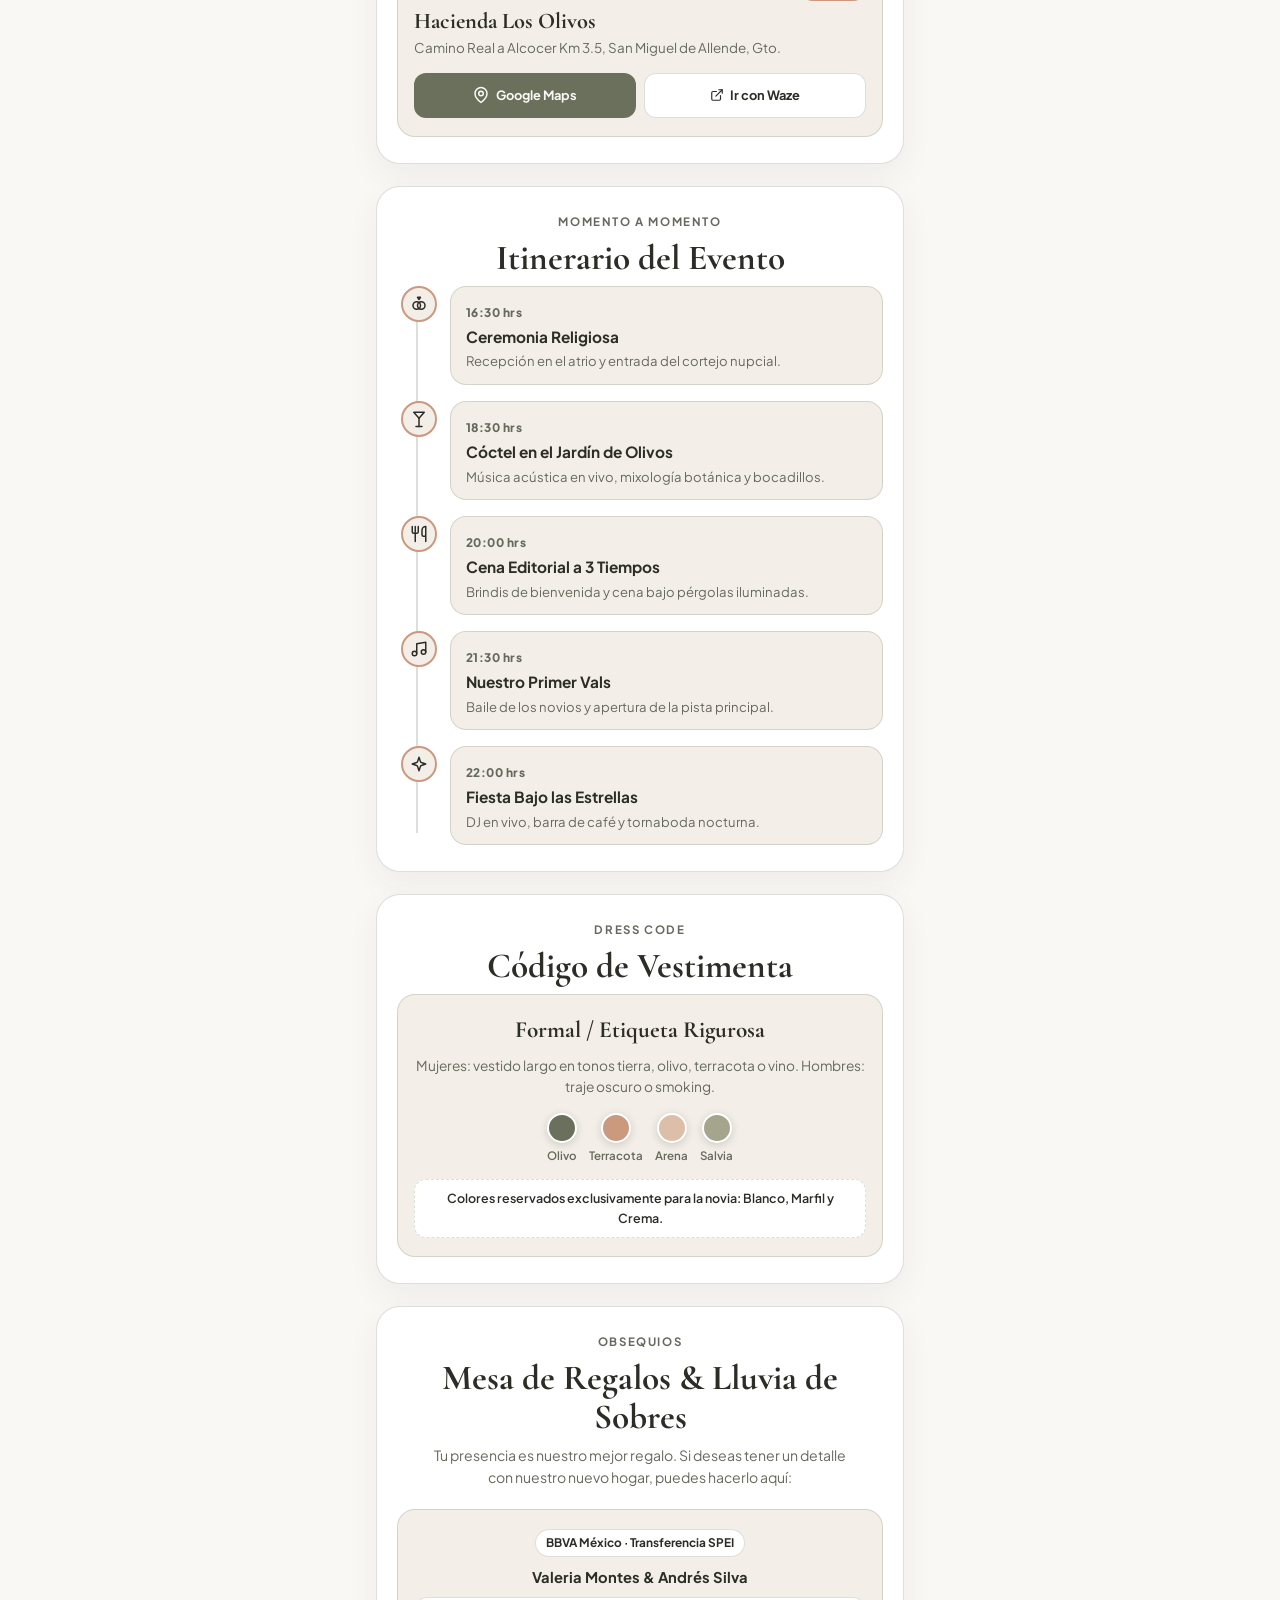
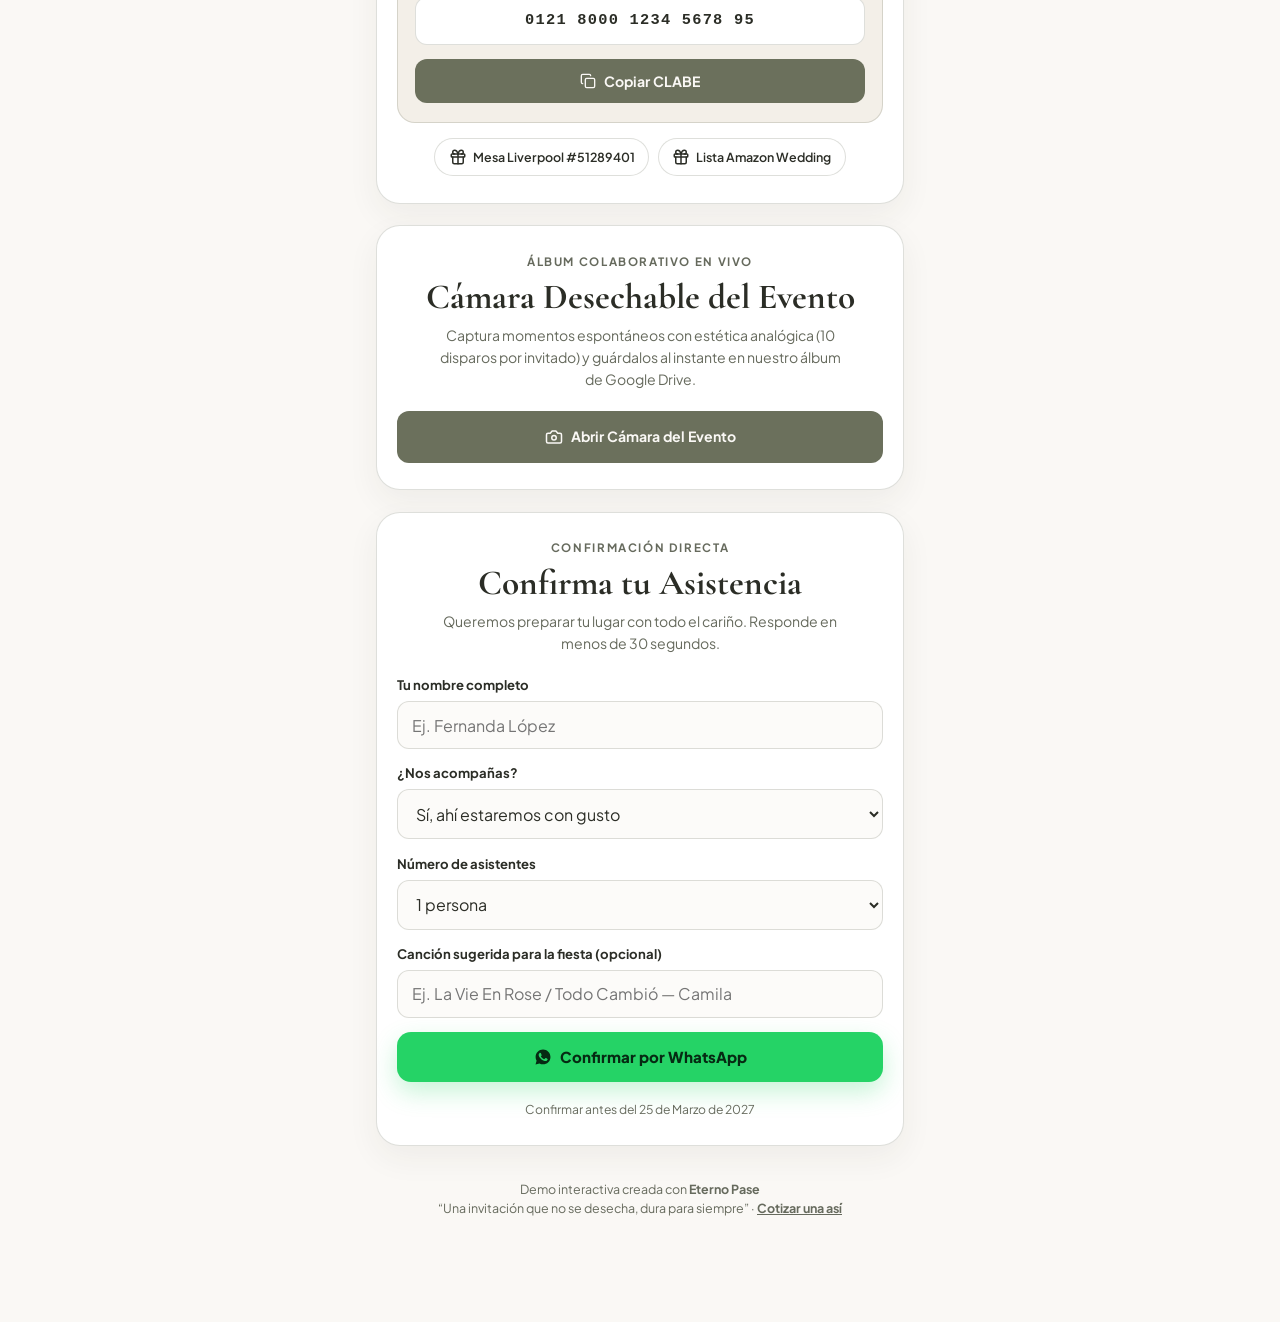
==== commit 47001276: "feat: integrar módulo Cámara Desechable en Vivo + Álbum Eterno (/camara)" ====
--- a/boda.html
+++ b/boda.html
@@ -32,8 +32,8 @@
   <audio id="ep-audio-player" preload="auto" loop></audio>
   <div class="ep-toast" id="ep-toast" role="status" aria-live="polite"></div>
 
-  <script src="js/demosConfig.js?v=2"></script>
-  <script src="js/audioSynth.js?v=2"></script>
-  <script src="js/app.js?v=2"></script>
+  <script src="js/demosConfig.js?v=3"></script>
+  <script src="js/audioSynth.js?v=3"></script>
+  <script src="js/app.js?v=3"></script>
 </body>
 </html>
